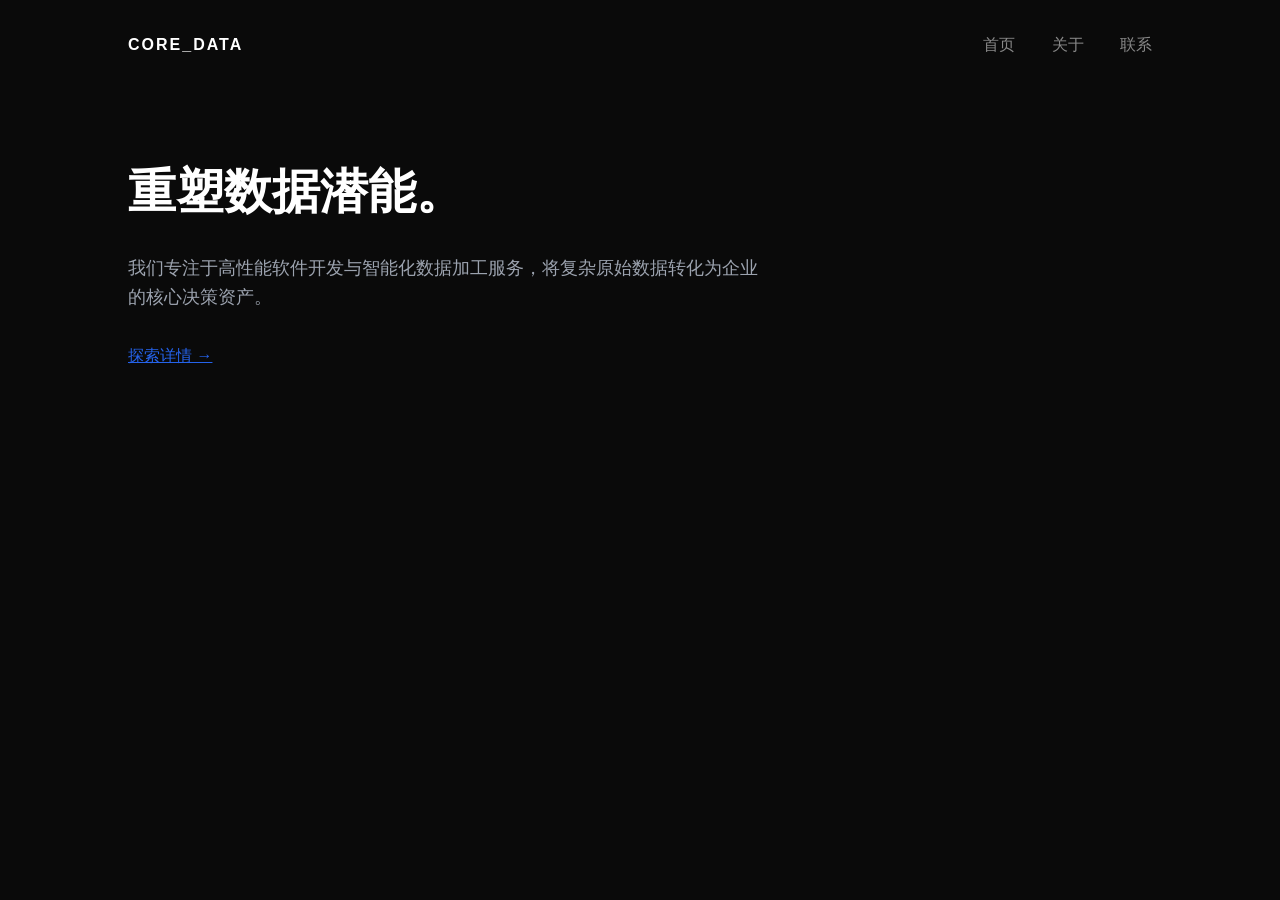
==== index.html @ 6d756397 "Add files via upload" ====
<!DOCTYPE html>
<html lang="zh">
<head>
    <meta charset="UTF-8">
    <link rel="stylesheet" href="style.css">
    <title>首页 | 数据科技解决方案</title>
</head>
<body>
    <nav>
        <div class="logo">CORE_DATA</div>
        <div class="links">
            <a href="index.html">首页</a>
            <a href="about.html">关于</a>
            <a href="contact.html">联系</a>
        </div>
    </nav>
    <main>
        <h1>重塑数据潜能。</h1>
        <p>我们专注于高性能软件开发与智能化数据加工服务，将复杂原始数据转化为企业的核心决策资产。</p>
        <a href="about.html" style="color: #2563eb;">探索详情 →</a>
    </main>
</body>
</html>
---- style.css ----
/* 基础重置 */
* { box-sizing: border-box; margin: 0; padding: 0; }
body { 
    background-color: #0a0a0a; 
    color: #e5e7eb; 
    font-family: 'Inter', -apple-system, sans-serif;
    line-height: 1.6;
    transition: opacity 0.5s ease;
}

/* 导航栏 */
nav { display: flex; justify-content: space-between; padding: 2rem 10%; }
.logo { font-weight: 700; letter-spacing: 2px; color: #fff; }
.links a { color: #888; text-decoration: none; margin-left: 2rem; transition: 0.3s; }
.links a:hover { color: #fff; }

/* 内容容器 */
main { padding: 4rem 10%; max-width: 900px; }
h1 { font-size: 3rem; margin-bottom: 1.5rem; color: #fff; }
p { font-size: 1.1rem; color: #9ca3af; margin-bottom: 2rem; }

/* 响应式调整 */
@media (max-width: 768px) {
    h1 { font-size: 2rem; }
    nav { padding: 2rem 5%; }
    main { padding: 2rem 5%; }
}
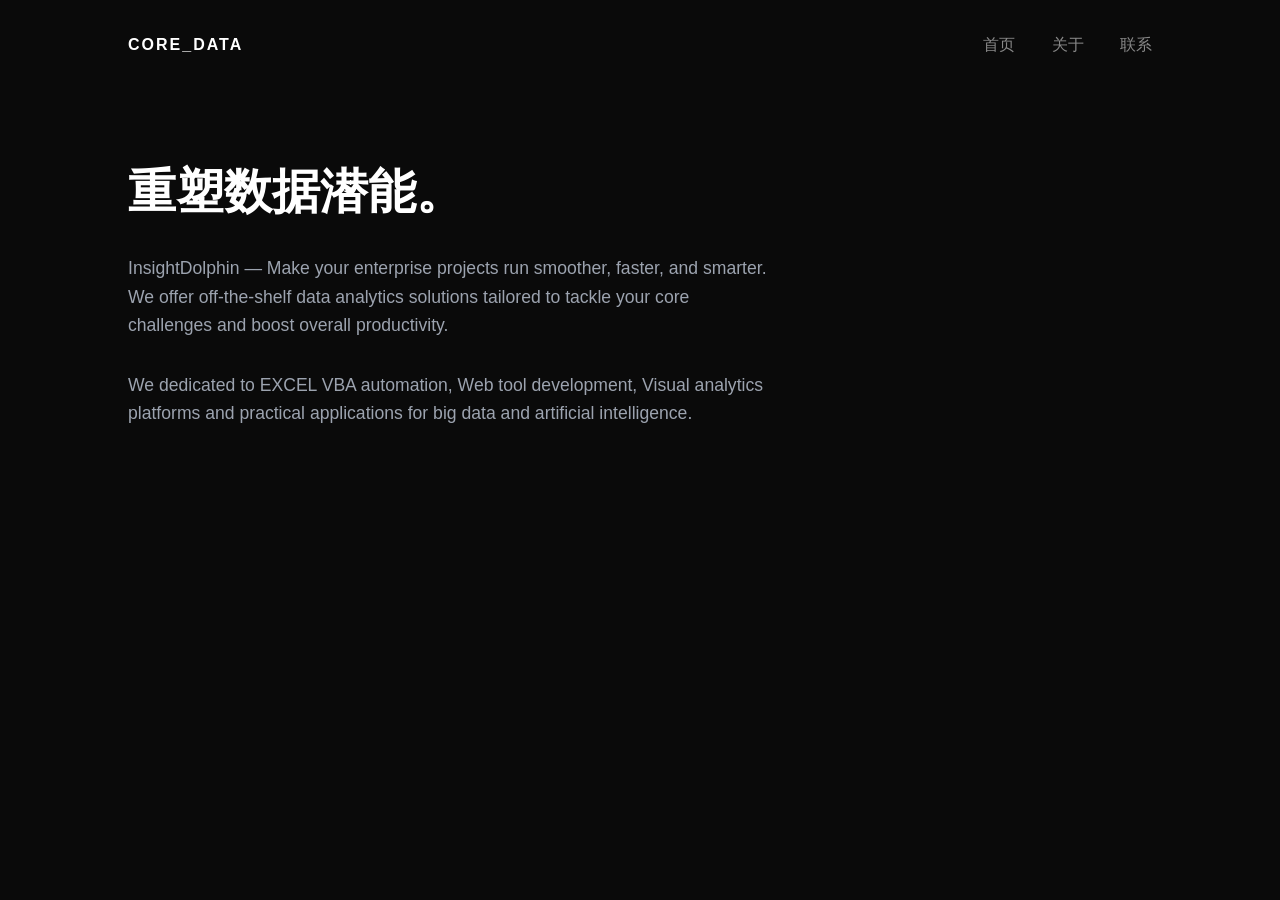
==== commit deaff5e7: "Update index.html" ====
--- a/index.html
+++ b/index.html
@@ -16,8 +16,10 @@
     </nav>
     <main>
         <h1>重塑数据潜能。</h1>
-        <p>我们专注于高性能软件开发与智能化数据加工服务，将复杂原始数据转化为企业的核心决策资产。</p>
-        <a href="about.html" style="color: #2563eb;">探索详情 →</a>
+        <p>InsightDolphin — Make your enterprise projects run smoother, faster, and smarter. We offer off-the-shelf data analytics solutions tailored to tackle your core challenges and boost overall productivity.</p>
+        <p>We dedicated to EXCEL VBA automation, Web tool development, Visual analytics platforms and practical applications for big data and artificial intelligence.</p>
+        
+        
     </main>
 </body>
-</html>+</html>
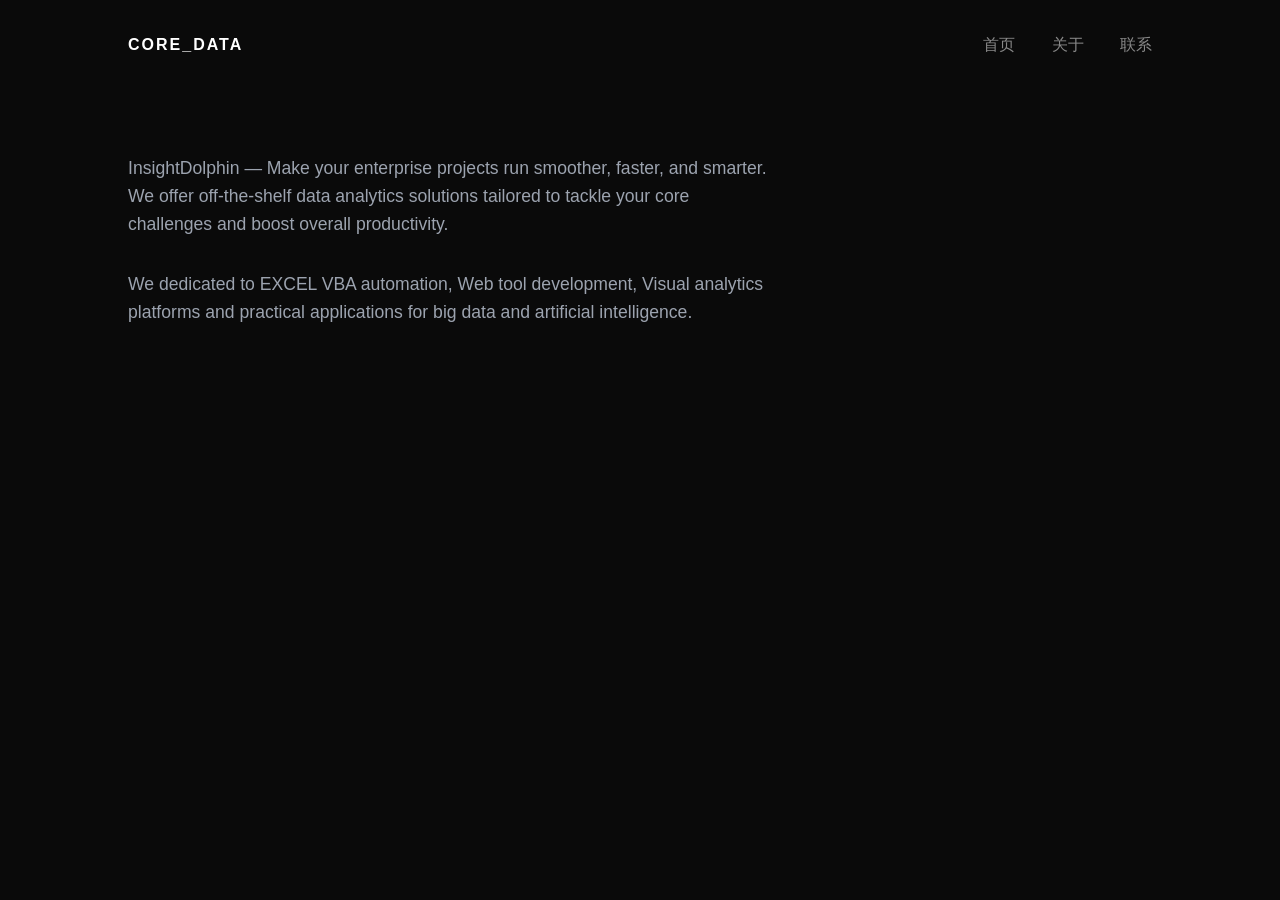
==== commit 061897e4: "Update index.html" ====
--- a/index.html
+++ b/index.html
@@ -15,7 +15,7 @@
         </div>
     </nav>
     <main>
-        <h1>重塑数据潜能。</h1>
+        
         <p>InsightDolphin — Make your enterprise projects run smoother, faster, and smarter. We offer off-the-shelf data analytics solutions tailored to tackle your core challenges and boost overall productivity.</p>
         <p>We dedicated to EXCEL VBA automation, Web tool development, Visual analytics platforms and practical applications for big data and artificial intelligence.</p>
         
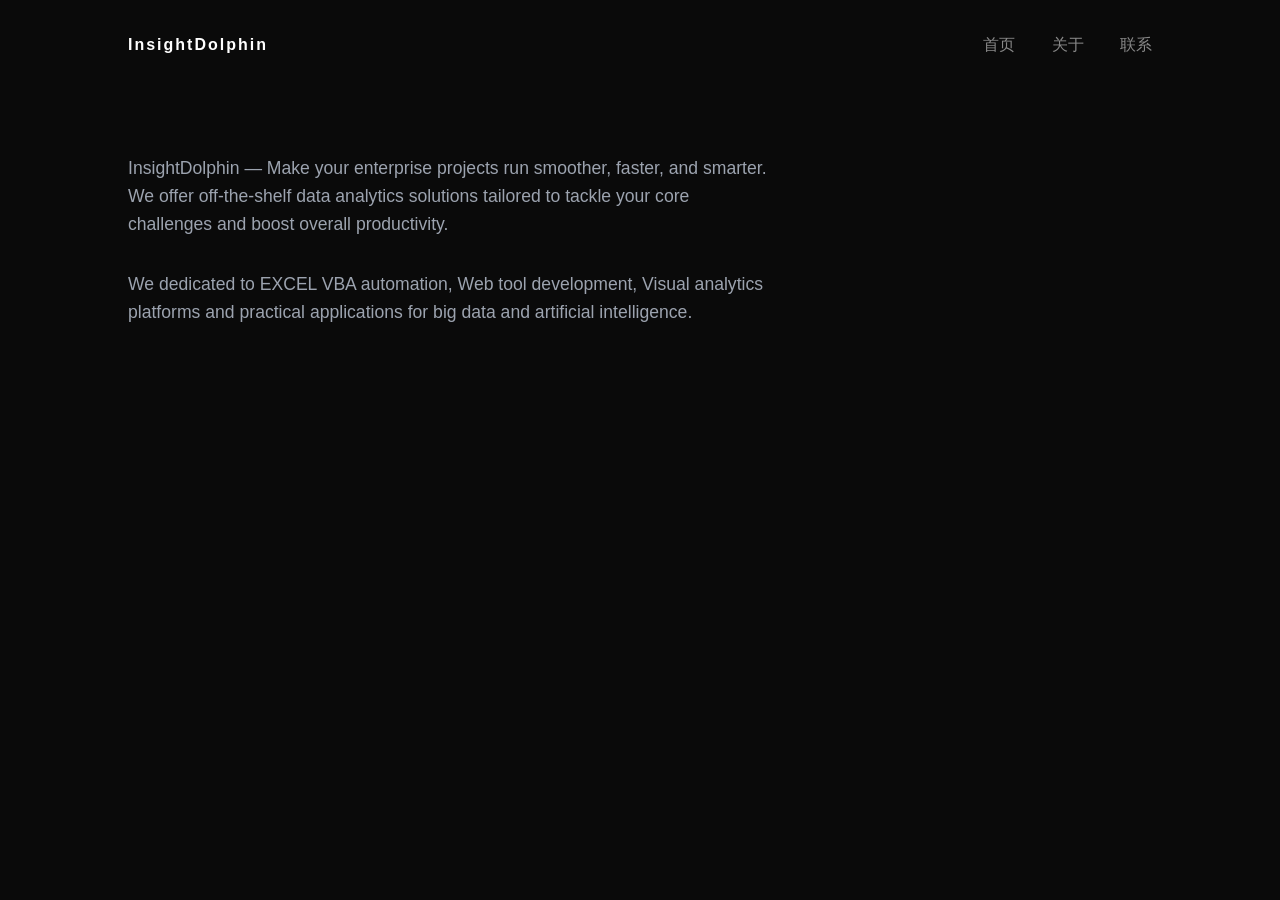
==== commit 37e71f76: "Update index.html" ====
--- a/index.html
+++ b/index.html
@@ -3,11 +3,11 @@
 <head>
     <meta charset="UTF-8">
     <link rel="stylesheet" href="style.css">
-    <title>首页 | 数据科技解决方案</title>
+    <title>index</title>
 </head>
 <body>
     <nav>
-        <div class="logo">CORE_DATA</div>
+        <div class="logo">InsightDolphin</div>
         <div class="links">
             <a href="index.html">首页</a>
             <a href="about.html">关于</a>
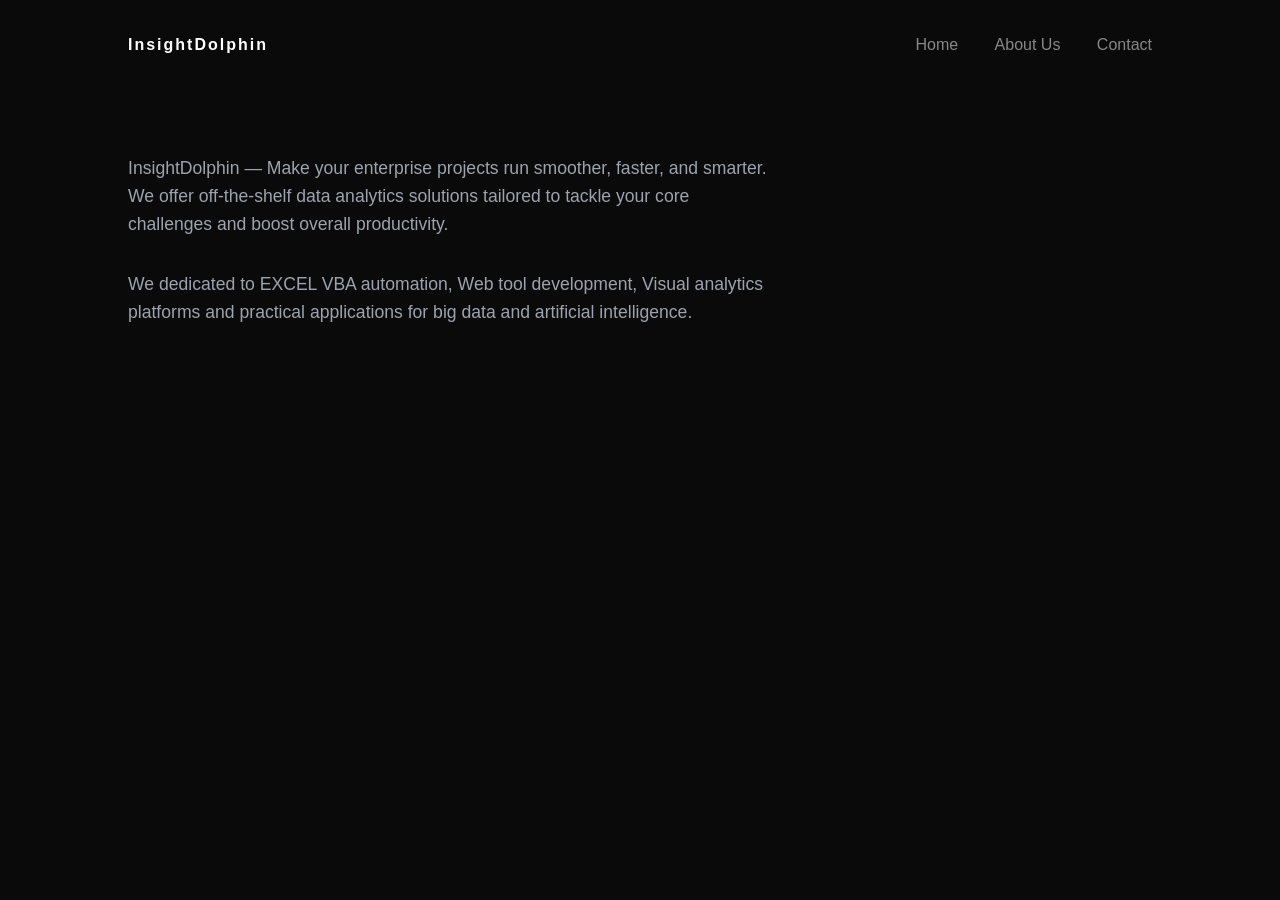
==== commit a396ce8f: "Update index.html" ====
--- a/index.html
+++ b/index.html
@@ -9,17 +9,14 @@
     <nav>
         <div class="logo">InsightDolphin</div>
         <div class="links">
-            <a href="index.html">首页</a>
-            <a href="about.html">关于</a>
-            <a href="contact.html">联系</a>
+            <a href="index.html">Home</a>
+            <a href="about.html">About Us</a>
+            <a href="contact.html">Contact</a>
         </div>
     </nav>
-    <main>
-        
+    <main>        
         <p>InsightDolphin — Make your enterprise projects run smoother, faster, and smarter. We offer off-the-shelf data analytics solutions tailored to tackle your core challenges and boost overall productivity.</p>
-        <p>We dedicated to EXCEL VBA automation, Web tool development, Visual analytics platforms and practical applications for big data and artificial intelligence.</p>
-        
-        
+        <p>We dedicated to EXCEL VBA automation, Web tool development, Visual analytics platforms and practical applications for big data and artificial intelligence.</p>       
     </main>
 </body>
 </html>
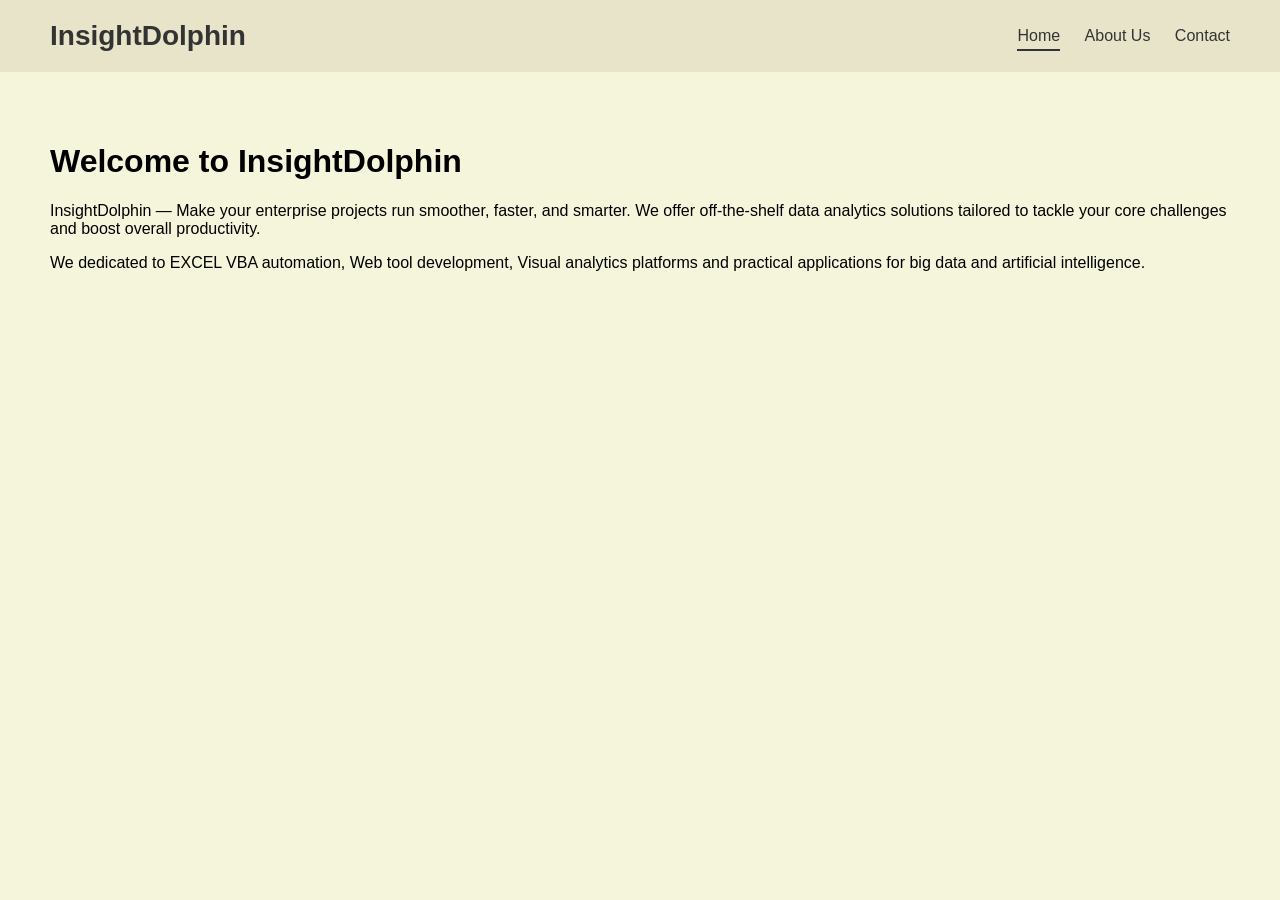
==== commit eb50abd7: "Add files via upload" ====
--- a/index.html
+++ b/index.html
@@ -1,22 +1,22 @@
 <!DOCTYPE html>
 <html lang="zh">
 <head>
-    <meta charset="UTF-8">
     <link rel="stylesheet" href="style.css">
-    <title>index</title>
+    <title>InsightDolphin - 首页</title>
 </head>
 <body>
-    <nav>
+    <header>
         <div class="logo">InsightDolphin</div>
-        <div class="links">
-            <a href="index.html">Home</a>
+        <nav>
+            <a href="index.html" class="active">Home</a>
             <a href="about.html">About Us</a>
             <a href="contact.html">Contact</a>
-        </div>
-    </nav>
-    <main>        
+        </nav>
+    </header>
+    <main>
+        <h1>Welcome to InsightDolphin</h1>
         <p>InsightDolphin — Make your enterprise projects run smoother, faster, and smarter. We offer off-the-shelf data analytics solutions tailored to tackle your core challenges and boost overall productivity.</p>
         <p>We dedicated to EXCEL VBA automation, Web tool development, Visual analytics platforms and practical applications for big data and artificial intelligence.</p>       
     </main>
 </body>
-</html>
+</html>
--- a/style.css
+++ b/style.css
@@ -1,27 +1,38 @@
-/* 基础重置 */
-* { box-sizing: border-box; margin: 0; padding: 0; }
-body { 
-    background-color: #0a0a0a; 
-    color: #e5e7eb; 
-    font-family: 'Inter', -apple-system, sans-serif;
-    line-height: 1.6;
-    transition: opacity 0.5s ease;
+/* style.css */
+body {
+    background-color: #F5F5DC; /* 米色 */
+    font-family: Arial, sans-serif;
+    margin: 0;
+    padding: 0;
 }
 
-/* 导航栏 */
-nav { display: flex; justify-content: space-between; padding: 2rem 10%; }
-.logo { font-weight: 700; letter-spacing: 2px; color: #fff; }
-.links a { color: #888; text-decoration: none; margin-left: 2rem; transition: 0.3s; }
-.links a:hover { color: #fff; }
+header {
+    display: flex;
+    justify-content: space-between;
+    align-items: center;
+    padding: 20px 50px;
+    background-color: #E8E4C9;
+}
 
-/* 内容容器 */
-main { padding: 4rem 10%; max-width: 900px; }
-h1 { font-size: 3rem; margin-bottom: 1.5rem; color: #fff; }
-p { font-size: 1.1rem; color: #9ca3af; margin-bottom: 2rem; }
+.logo {
+    font-size: 28px;
+    font-weight: bold;
+    color: #333;
+}
 
-/* 响应式调整 */
-@media (max-width: 768px) {
-    h1 { font-size: 2rem; }
-    nav { padding: 2rem 5%; }
-    main { padding: 2rem 5%; }
+nav a {
+    text-decoration: none;
+    color: #333;
+    margin-left: 20px;
+    padding-bottom: 5px;
+    transition: border-bottom 0.3s;
+}
+
+/* 当前页面的样式 */
+nav a.active {
+    border-bottom: 2px solid #333;
+}
+
+main {
+    padding: 50px;
 }
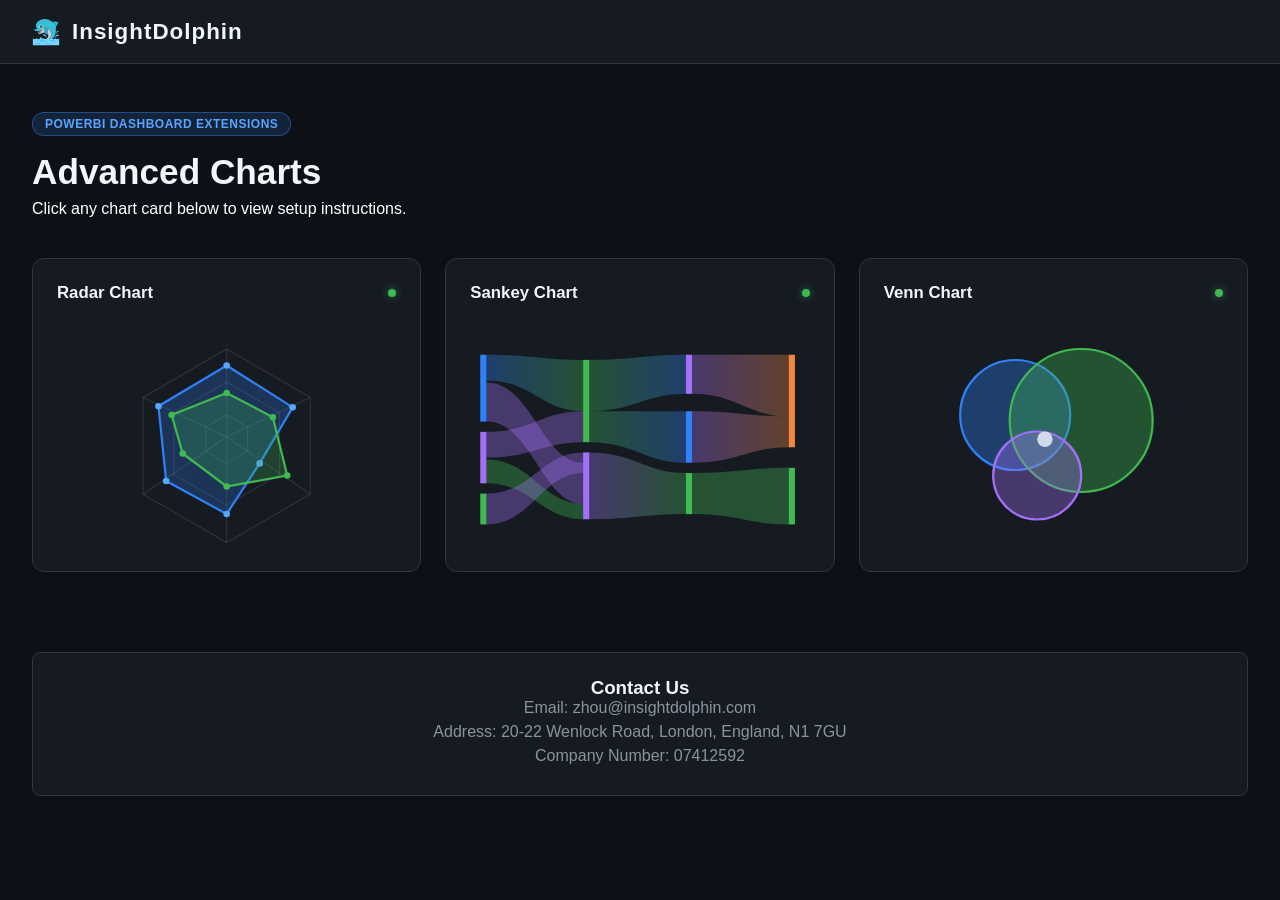
==== commit 09c72492: "Overwrite remote index.html with new video gallery and contact section" ====
--- a/index.html
+++ b/index.html
@@ -1,22 +1,261 @@
 <!DOCTYPE html>
-<html lang="zh">
+<html lang="en">
 <head>
-    <link rel="stylesheet" href="style.css">
-    <title>InsightDolphin - 首页</title>
+    <meta charset="UTF-8">
+    <meta name="viewport" content="width=device-width, initial-scale=1.0">
+    <title>ID - Analytics Gallery</title>
+    <link rel="stylesheet" href="styles.css">
+    <style>
+        /* Responsive video container styling */
+        .video-wrapper {
+            width: 100%;
+            margin-top: 15px;
+            background-color: #0d1117;
+            border: 1px solid #30363d;
+            border-radius: 8px;
+            overflow: hidden;
+        }
+        .video-wrapper video {
+            width: 100%;
+            height: auto;
+            display: block;
+        }
+    </style>
 </head>
 <body>
-    <header>
-        <div class="logo">InsightDolphin</div>
-        <nav>
-            <a href="index.html" class="active">Home</a>
-            <a href="about.html">About Us</a>
-            <a href="contact.html">Contact</a>
-        </nav>
+
+    <!-- Header Section -->
+    <header class="navbar">
+        <div class="logo-container">
+            <img src="logo.svg" alt="Company Logo" class="logo-icon" width="28" height="28">
+            <span class="company-name">InsightDolphin</span>
+        </div>
     </header>
-    <main>
-        <h1>Welcome to InsightDolphin</h1>
-        <p>InsightDolphin — Make your enterprise projects run smoother, faster, and smarter. We offer off-the-shelf data analytics solutions tailored to tackle your core challenges and boost overall productivity.</p>
-        <p>We dedicated to EXCEL VBA automation, Web tool development, Visual analytics platforms and practical applications for big data and artificial intelligence.</p>       
+
+    <!-- Main Content Area -->
+    <main class="content-container">
+        <span class="badge">PowerBI Dashboard Extensions</span>
+        <h1>Advanced Charts</h1>
+        <p class="subtitle">Click any chart card below to view setup instructions.</p>
+
+        <!-- Flexible Grid Container (3 Tiles) -->
+        <div class="chart-grid">
+            
+            <!-- Chart Card 1: Radar Chart -->
+            <div class="chart-card" data-title="Radar Chart" data-type="radar">
+                <div class="card-header">
+                    <h3>Radar Chart</h3>
+                    <span class="status-dot"></span>
+                </div>
+                <div class="chart-visual">
+                    <svg viewBox="0 0 200 200" class="svg-chart">
+                        <!-- Subtle Thin Underlayer Grid Rings -->
+                        <polygon points="100,20 176,64 176,152 100,196 24,152 24,64" fill="none" stroke="#8b949e" stroke-width="1" stroke-opacity="0.2"/>
+                        <polygon points="100,50 148,78 148,134 100,162 52,134 52,78" fill="none" stroke="#8b949e" stroke-width="1" stroke-opacity="0.2"/>
+                        <polygon points="100,80 119,91 119,113 100,124 81,113 81,91" fill="none" stroke="#8b949e" stroke-width="1" stroke-opacity="0.2"/>
+                        
+                        <!-- Thin Radial Grid Axes -->
+                        <line x1="100" y1="100" x2="100" y2="20" stroke="#8b949e" stroke-width="1" stroke-opacity="0.2"/>
+                        <line x1="100" y1="100" x2="176" y2="64" stroke="#8b949e" stroke-width="1" stroke-opacity="0.2"/>
+                        <line x1="100" y1="100" x2="176" y2="152" stroke="#8b949e" stroke-width="1" stroke-opacity="0.2"/>
+                        <line x1="100" y1="100" x2="100" y2="196" stroke="#8b949e" stroke-width="1" stroke-opacity="0.2"/>
+                        <line x1="100" y1="100" x2="24" y2="152" stroke="#8b949e" stroke-width="1" stroke-opacity="0.2"/>
+                        <line x1="100" y1="100" x2="24" y2="64" stroke="#8b949e" stroke-width="1" stroke-opacity="0.2"/>
+
+                        <!-- Series 1: Blue Series -->
+                        <polygon points="100,35 160,73 130,124 100,170 45,140 38,72" fill="rgba(47, 129, 247, 0.25)" stroke="#2f81f7" stroke-width="2"/>
+                        <circle cx="100" cy="35" r="3" fill="#58a6ff"/>
+                        <circle cx="160" cy="73" r="3" fill="#58a6ff"/>
+                        <circle cx="130" cy="124" r="3" fill="#58a6ff"/>
+                        <circle cx="100" cy="170" r="3" fill="#58a6ff"/>
+                        <circle cx="45" cy="140" r="3" fill="#58a6ff"/>
+                        <circle cx="38" cy="72" r="3" fill="#58a6ff"/>
+
+                        <!-- Series 2: Emerald Green Series -->
+                        <polygon points="100,60 142,82 155,135 100,145 60,115 50,80" fill="rgba(63, 185, 80, 0.25)" stroke="#3fb950" stroke-width="2"/>
+                        <circle cx="100" cy="60" r="3" fill="#3fb950"/>
+                        <circle cx="142" cy="82" r="3" fill="#3fb950"/>
+                        <circle cx="155" cy="135" r="3" fill="#3fb950"/>
+                        <circle cx="100" cy="145" r="3" fill="#3fb950"/>
+                        <circle cx="60" cy="115" r="3" fill="#3fb950"/>
+                        <circle cx="50" cy="80" r="3" fill="#3fb950"/>
+                    </svg>
+                </div>
+            </div>
+
+            <!-- Chart Card 2: Sankey Chart -->
+            <div class="chart-card" data-title="Sankey Chart" data-type="sankey">
+                <div class="card-header">
+                    <h3>Sankey Chart</h3>
+                    <span class="status-dot"></span>
+                </div>
+                <div class="chart-visual">
+                    <svg viewBox="0 0 330 200" class="svg-chart">
+                        <defs>
+                            <linearGradient id="flow-1-2a" x1="0%" y1="0%" x2="100%" y2="0%">
+                                <stop offset="0%" stop-color="#2f81f7" stop-opacity="0.35"/>
+                                <stop offset="100%" stop-color="#3fb950" stop-opacity="0.35"/>
+                            </linearGradient>
+                            <linearGradient id="flow-1-2b" x1="0%" y1="0%" x2="100%" y2="0%">
+                                <stop offset="0%" stop-color="#a371f7" stop-opacity="0.35"/>
+                                <stop offset="100%" stop-color="#a371f7" stop-opacity="0.35"/>
+                            </linearGradient>
+                            <linearGradient id="flow-2-3a" x1="0%" y1="0%" x2="100%" y2="0%">
+                                <stop offset="0%" stop-color="#3fb950" stop-opacity="0.35"/>
+                                <stop offset="100%" stop-color="#2f81f7" stop-opacity="0.35"/>
+                            </linearGradient>
+                            <linearGradient id="flow-2-3b" x1="0%" y1="0%" x2="100%" y2="0%">
+                                <stop offset="0%" stop-color="#a371f7" stop-opacity="0.35"/>
+                                <stop offset="100%" stop-color="#3fb950" stop-opacity="0.35"/>
+                            </linearGradient>
+                            <linearGradient id="flow-3-4a" x1="0%" y1="0%" x2="100%" y2="0%">
+                                <stop offset="0%" stop-color="#a371f7" stop-opacity="0.35"/>
+                                <stop offset="100%" stop-color="#f0883e" stop-opacity="0.35"/>
+                            </linearGradient>
+                            <linearGradient id="flow-3-4b" x1="0%" y1="0%" x2="100%" y2="0%">
+                                <stop offset="0%" stop-color="#3fb950" stop-opacity="0.35"/>
+                                <stop offset="100%" stop-color="#3fb950" stop-opacity="0.35"/>
+                            </linearGradient>
+                        </defs>
+
+                        <!-- FLOW RIBBONS: Set 1 (x=16) -> Set 2 (x=110) -->
+                        <path d="M 16,20 C 60,20 70,25 110,25 L 110,75 C 70,75 60,45 16,45 Z" fill="url(#flow-1-2a)"/>
+                        <path d="M 16,47 C 60,47 70,125 110,125 L 110,165 C 70,165 60,85 16,85 Z" fill="url(#flow-1-2b)"/>
+                        <path d="M 16,95 C 60,95 70,75 110,75 L 110,105 C 70,105 60,120 16,120 Z" fill="url(#flow-1-2b)"/>
+                        <path d="M 16,122 C 60,122 70,165 110,165 L 110,180 C 70,180 60,145 16,145 Z" fill="rgba(63, 185, 80, 0.35)"/>
+                        <path d="M 16,155 C 60,155 70,115 110,115 L 110,135 C 70,135 60,185 16,185 Z" fill="url(#flow-1-2b)"/>
+
+                        <!-- FLOW RIBBONS: Set 2 (x=116) -> Set 3 (x=210) -->
+                        <path d="M 116,25 C 160,25 170,20 210,20 L 210,58 C 170,58 160,75 116,75 Z" fill="url(#flow-2-3a)"/>
+                        <path d="M 116,75 C 160,75 170,75 210,75 L 210,125 C 170,125 160,105 116,105 Z" fill="url(#flow-2-3a)"/>
+                        <path d="M 116,115 C 160,115 170,135 210,135 L 210,175 C 170,175 160,180 116,180 Z" fill="url(#flow-2-3b)"/>
+
+                        <!-- FLOW RIBBONS: Set 3 (x=216) -> Set 4 (x=310) -->
+                        <path d="M 216,20 C 260,20 270,20 310,20 L 310,80 C 270,80 260,58 216,58 Z" fill="url(#flow-3-4a)"/>
+                        <path d="M 216,75 C 260,75 270,80 310,80 L 310,110 C 270,110 260,125 216,125 Z" fill="url(#flow-3-4a)"/>
+                        <path d="M 216,135 C 260,135 270,130 310,130 L 310,185 C 270,185 260,175 216,175 Z" fill="url(#flow-3-4b)"/>
+
+                        <!-- SET 1 NODE PILLARS -->
+                        <rect x="10" y="20" width="6" height="65" rx="0" fill="#2f81f7"/>
+                        <rect x="10" y="95" width="6" height="50" rx="0" fill="#a371f7"/>
+                        <rect x="10" y="155" width="6" height="30" rx="0" fill="#3fb950"/>
+
+                        <!-- SET 2 NODE PILLARS -->
+                        <rect x="110" y="25" width="6" height="80" rx="0" fill="#3fb950"/>
+                        <rect x="110" y="115" width="6" height="65" rx="0" fill="#a371f7"/>
+
+                        <!-- SET 3 NODE PILLARS -->
+                        <rect x="210" y="20" width="6" height="38" rx="0" fill="#a371f7"/>
+                        <rect x="210" y="75" width="6" height="50" rx="0" fill="#2f81f7"/>
+                        <rect x="210" y="135" width="6" height="40" rx="0" fill="#3fb950"/>
+
+                        <!-- SET 4 NODE PILLARS -->
+                        <rect x="310" y="20" width="6" height="90" rx="0" fill="#f0883e"/>
+                        <rect x="310" y="130" width="6" height="55" rx="0" fill="#3fb950"/>
+                    </svg>
+                </div>
+            </div>
+
+            <!-- Chart Card 3: Venn Chart -->
+            <div class="chart-card" data-title="Venn Chart" data-type="venn">
+                <div class="card-header">
+                    <h3>Venn Chart</h3>
+                    <span class="status-dot"></span>
+                </div>
+                <div class="chart-visual">
+                    <svg viewBox="0 0 240 200" class="svg-chart">
+                        <!-- Circle Set A (Medium) -->
+                        <circle cx="85" cy="80" r="50" fill="rgba(47, 129, 247, 0.35)" stroke="#2f81f7" stroke-width="2"/>
+                        <!-- Circle Set B (Large) -->
+                        <circle cx="145" cy="85" r="65" fill="rgba(63, 185, 80, 0.35)" stroke="#3fb950" stroke-width="2"/>
+                        <!-- Circle Set C (Small) -->
+                        <circle cx="105" cy="135" r="40" fill="rgba(163, 113, 247, 0.35)" stroke="#a371f7" stroke-width="2"/>
+                        <!-- Overlap Core Highlight -->
+                        <circle cx="112" cy="102" r="7" fill="#f0f6fc" opacity="0.8"/>
+                    </svg>
+                </div>
+            </div>
+
+        </div>
+
+        <!-- Dynamic Instruction Panel -->
+        <div id="instruction-panel" class="instruction-panel hidden">
+            <div class="panel-header">
+                <h2 id="instruction-heading">How to set up the Chart</h2>
+                <button id="close-btn" class="close-btn">&times;</button>
+            </div>
+            <div id="instruction-content" class="instruction-content"></div>
+        </div>
+		
+		<!-- Contact Us Section -->
+		<footer class="contact-section">
+			<div class="contact-container">
+				<h3>Contact Us</h3>
+				<!--<p>Have questions about integrating these custom charts or need custom Power BI visuals?</p>
+				<a href="contact.html" class="contact-btn">Get in Touch</a> -->
+				<span class="contact-info">Email: zhou@insightdolphin.com</span>
+				<span class="contact-info">Address: 20-22 Wenlock Road, London, England, N1 7GU</span>
+				<span class="contact-info">Company Number: 07412592</span>
+			</div>
+		</footer>
+
     </main>
+
+    <script>
+        // File paths for your MP4 recordings
+        // Make sure your mp4 files are saved in the same directory as index.html (or update paths accordingly)
+        const chartDocs = {
+            'radar': {
+                description: 'Radar charts compare performance metrics across multiple axes, with support for overlapping series.',
+                videoSrc: 'pradar.mp4'
+            },
+            'sankey': {
+                description: 'Sankey diagrams depict flow quantities across multiple sequential stages using smooth bezier streams.',
+                videoSrc: 'psankey.mp4'
+            },
+            'venn': {
+                description: 'Venn diagrams illustrate logical relationships, similarities, and intersections between groups of datasets.',
+                videoSrc: 'pvenn.mp4'
+            }
+        };
+
+        // Attach Event Listeners to Cards
+        const cards = document.querySelectorAll('.chart-card');
+        const panel = document.getElementById('instruction-panel');
+        const heading = document.getElementById('instruction-heading');
+        const content = document.getElementById('instruction-content');
+        const closeBtn = document.getElementById('close-btn');
+
+        cards.forEach(card => {
+            card.addEventListener('click', function () {
+                const title = this.getAttribute('data-title');
+                const type = this.getAttribute('data-type');
+                const doc = chartDocs[type];
+
+                heading.innerText = `How to set up the ${title}`;
+                content.innerHTML = `
+                    <p>${doc.description}</p>
+                    <h4>Video Tutorial:</h4>
+                    <div class="video-wrapper">
+                        <video controls preload="metadata">
+                            <source src="${doc.videoSrc}" type="video/mp4">
+                            Your browser does not support the video tag.
+                        </video>
+                    </div>
+                `;
+
+                cards.forEach(c => c.classList.remove('active'));
+                this.classList.add('active');
+
+                panel.classList.remove('hidden');
+                panel.scrollIntoView({ behavior: 'smooth', block: 'nearest' });
+            });
+        });
+
+        closeBtn.addEventListener('click', function () {
+            panel.classList.add('hidden');
+            cards.forEach(c => c.classList.remove('active'));
+        });
+    </script>
 </body>
 </html>
--- a/styles.css
+++ b/styles.css
@@ -0,0 +1,229 @@
+/* Base Reset */
+* {
+    box-sizing: border-box;
+    margin: 0;
+    padding: 0;
+    font-family: -apple-system, BlinkMacSystemFont, "Segoe UI", Roboto, Helvetica, Arial, sans-serif;
+}
+
+body {
+    background-color: #0d1117;
+    color: #f0f6fc;
+    min-height: 100vh;
+}
+
+/* Navbar */
+.navbar {
+    display: flex;
+    align-items: center;
+    height: 64px;
+    padding: 0 2rem;
+    background-color: #161b22;
+    border-bottom: 1px solid #30363d;
+}
+
+.logo-container {
+    display: flex;
+    align-items: center;
+    gap: 12px;
+}
+
+.company-name {
+    font-size: 1.4rem;
+    font-weight: 700;
+    color: #f0f6fc;
+    letter-spacing: 1px;
+}
+
+/* Main Layout */
+.content-container {
+    max-width: 1300px;
+    margin: 0 auto;
+    padding: 3rem 2rem;
+}
+
+.badge {
+    display: inline-block;
+    padding: 4px 12px;
+    font-size: 0.75rem;
+    font-weight: 600;
+    color: #58a6ff;
+    background-color: rgba(56, 139, 253, 0.15);
+    border: 1px solid rgba(56, 139, 253, 0.4);
+    border-radius: 20px;
+    margin-bottom: 1rem;
+    text-transform: uppercase;
+    letter-spacing: 0.5px;
+}
+
+.content-container h1 {
+    font-size: 2.2rem;
+    font-weight: 600;
+    margin-bottom: 0.5rem;
+    color: #f0f6fc;
+}
+
+.subtitle {
+    color: #fff; /*#8b949e;*/
+    font-size: 1rem;
+    margin-bottom: 2.5rem;
+}
+
+/* Flexible Chart Grid */
+.chart-grid {
+    display: grid;
+    grid-template-columns: repeat(auto-fill, minmax(360px, 1fr));
+    gap: 1.5rem;
+    margin-bottom: 2rem;
+}
+
+/* Chart Cards */
+.chart-card {
+    background: #161b22;
+    border: 1px solid #30363d;
+    border-radius: 12px;
+    padding: 1.5rem;
+    cursor: pointer;
+    transition: all 0.2s ease;
+    user-select: none;
+}
+
+.chart-card:hover {
+    border-color: #58a6ff;
+    transform: translateY(-2px);
+}
+
+.chart-card.active {
+    border-color: #2f81f7;
+    box-shadow: 0 0 0 2px rgba(47, 129, 247, 0.4);
+}
+
+.card-header {
+    display: flex;
+    justify-content: space-between;
+    align-items: center;
+    margin-bottom: 1.5rem;
+}
+
+.card-header h3 {
+    font-size: 1.05rem;
+    font-weight: 600;
+    color: #f0f6fc;
+}
+
+.status-dot {
+    width: 8px;
+    height: 8px;
+    background-color: #3fb950;
+    border-radius: 50%;
+    box-shadow: 0 0 8px rgba(63, 185, 80, 0.6);
+}
+
+/* SVG Chart Graphics Container */
+.chart-visual {
+    width: 100%;
+    height: 220px;
+    display: flex;
+    align-items: center;
+    justify-content: center;
+}
+
+.svg-chart {
+    width: 100%;
+    height: 100%;
+}
+
+.pie-svg {
+    max-width: 180px;
+    transform: rotate(-90deg);
+}
+
+/* Instruction Panel */
+.instruction-panel {
+    background-color: #161b22;
+    border: 1px solid #30363d;
+    border-radius: 12px;
+    padding: 1.75rem;
+    margin-top: 1rem;
+    display: block;
+    animation: fadeIn 0.3s ease;
+}
+
+.instruction-panel.hidden {
+    display: none !important;
+}
+
+.panel-header {
+    display: flex;
+    justify-content: space-between;
+    align-items: center;
+    border-bottom: 1px solid #21262d;
+    padding-bottom: 1rem;
+    margin-bottom: 1.25rem;
+}
+
+.panel-header h2 {
+    font-size: 1.3rem;
+    color: #f0f6fc;
+    font-weight: 600;
+}
+
+.close-btn {
+    background: transparent;
+    border: none;
+    color: #8b949e;
+    font-size: 1.5rem;
+    cursor: pointer;
+    line-height: 1;
+}
+
+.close-btn:hover {
+    color: #f0f6fc;
+}
+
+.instruction-content p {
+    color: #8b949e;
+    font-size: 0.95rem;
+    margin-bottom: 1.25rem;
+    line-height: 1.5;
+}
+
+.instruction-content h4 {
+    color: #f0f6fc;
+    font-size: 0.9rem;
+    margin-bottom: 0.5rem;
+}
+
+.instruction-content pre {
+    background-color: #0d1117;
+    border: 1px solid #30363d;
+    border-radius: 8px;
+    padding: 1rem;
+    overflow-x: auto;
+}
+
+.instruction-content code {
+    font-family: ui-monospace, SFMono-Regular, SF Mono, Menlo, Consolas, monospace;
+    color: #3fb950;
+    font-size: 0.85rem;
+}
+
+.contact-section {
+    margin-top: 80px; /* Increase this number (e.g., 60px, 80px, 100px) for more space */
+    padding: 24px;
+    background-color: #161b22;
+    border: 1px solid #30363d;
+    border-radius: 8px;
+    text-align: center;
+}
+
+.contact-info {
+    display: block;        /* Forces each span onto its own new line */
+    margin-bottom: 6px;   /* Adds a tiny gap between rows */
+    color: #8b949e;
+}
+
+@keyframes fadeIn {
+    from { opacity: 0; transform: translateY(8px); }
+    to { opacity: 1; transform: translateY(0); }
+}
